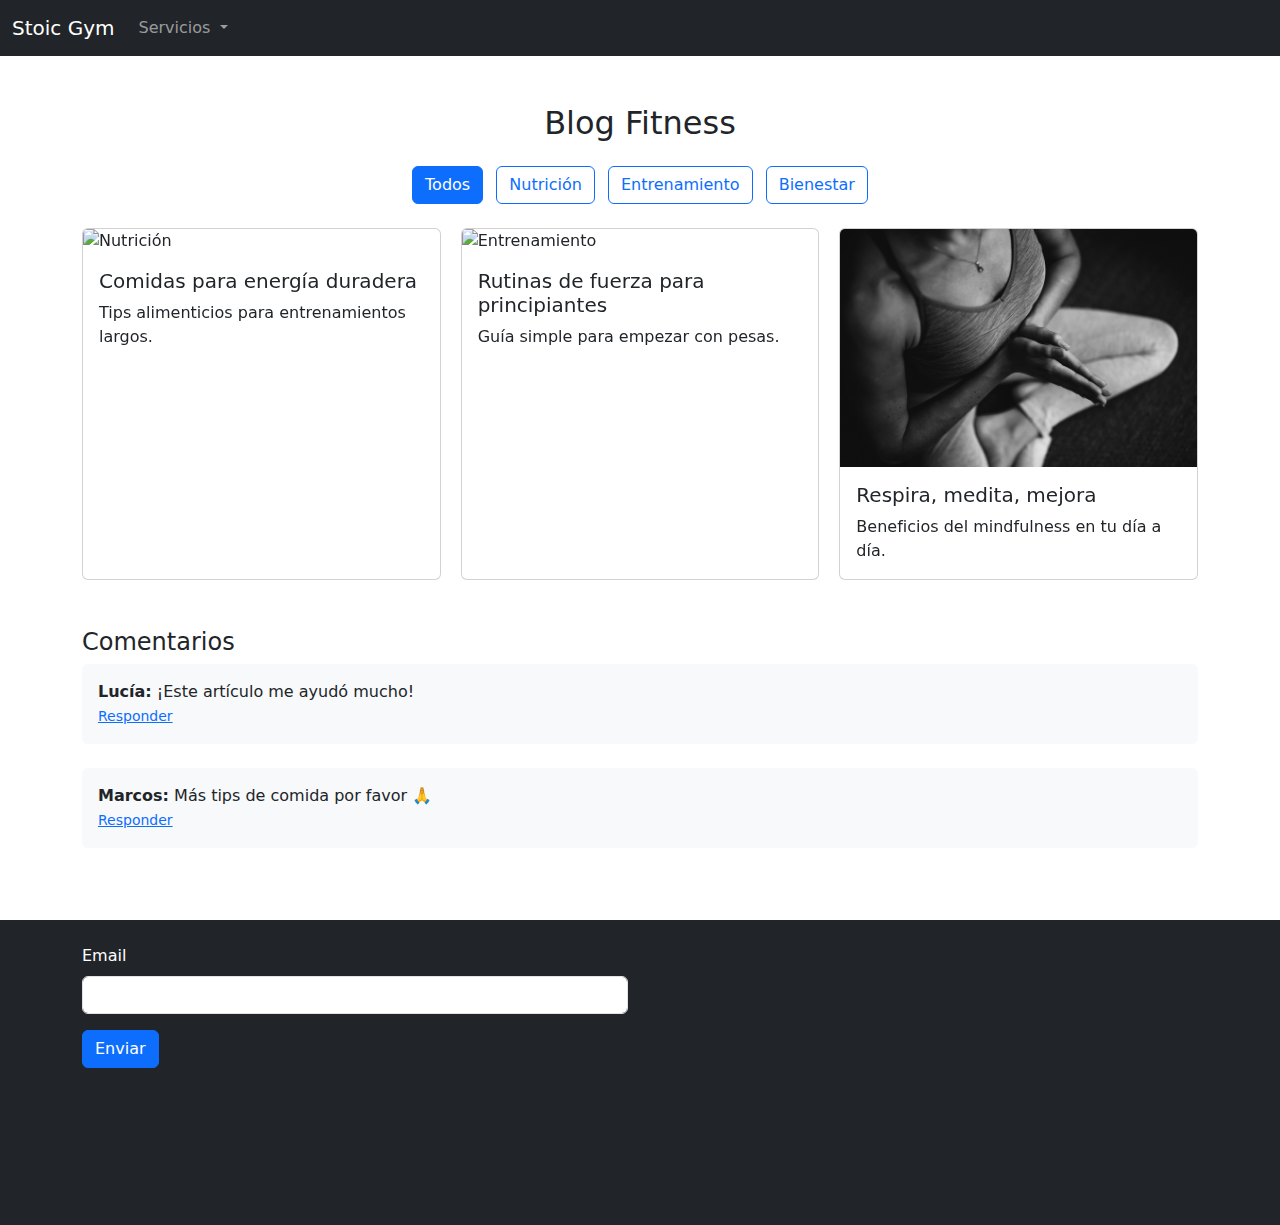
==== blog.html @ 0b50a9d1 "Subida del TP2" ====
<!DOCTYPE html>
<html lang="es">
<head>
  <meta charset="UTF-8" />
  <meta name="viewport" content="width=device-width, initial-scale=1.0" />
  <title>Blog Fitness - Stoic Gym</title>
  <link rel="stylesheet" href="assets/bootstrap/css/bootstrap.min.css" />
  <link rel="stylesheet" href="https://cdn.jsdelivr.net/npm/bootstrap-icons@1.11.3/font/bootstrap-icons.css" />
  <link rel="stylesheet" href="https://unpkg.com/aos@2.3.1/dist/aos.css" />
  <link rel="stylesheet" href="assets/style/style-blog.css" />
</head>
<body>
    <!-- Header con Mega Menú -->
    <nav class="navbar navbar-expand-lg navbar-dark bg-dark">
        <div class="container-fluid">
        <a class="navbar-brand" href="index.html">Stoic Gym</a>
        <button class="navbar-toggler" type="button" data-bs-toggle="collapse" data-bs-target="#navbarNav">
            <span class="navbar-toggler-icon"></span>
        </button>
        <div class="collapse navbar-collapse" id="navbarNav">
            <ul class="navbar-nav">
            <li class="nav-item dropdown">
                <a class="nav-link dropdown-toggle" href="#" id="megaMenu" role="button" data-bs-toggle="dropdown">
                Servicios
                </a>
                <!-- Submenús estilo mega-menu -->
                <ul class="dropdown-menu mega-menu p-3">
                <li><a class="dropdown-item" href="clases.html">Clases</a></li>
                <li><a class="dropdown-item" href="entrenadores.html">Entrenadores</a></li>
                <li><a class="dropdown-item" href="contacto.html">Contacto</a></li>
                <li><a href="precios.html" class="dropdown-item">Precios</a></li>
                <li><a href="blog.html" class="dropdown-item">Blog</a></li>
                </ul>
            </li>
            </ul>
        </div>
        </div>
    </nav>


  <div class="container py-5">
    <h2 class="text-center mb-4">Blog Fitness</h2>

    <!-- Filtros por etiquetas -->
    <div class="tag-filter text-center mb-4">
      <button class="btn btn-outline-primary mx-1 active" data-tag="all">Todos</button>
      <button class="btn btn-outline-primary mx-1" data-tag="nutricion">Nutrición</button>
      <button class="btn btn-outline-primary mx-1" data-tag="entrenamiento">Entrenamiento</button>
      <button class="btn btn-outline-primary mx-1" data-tag="bienestar">Bienestar</button>
    </div>

    <!-- Diseño tipo revista con CSS Grid -->
    <div class="blog-grid">
      <div class="card blog-item" data-tag="nutricion" data-aos="fade-up">
        <img src="assets/img/food.jpg" class="card-img-top" alt="Nutrición">
        <div class="card-body">
          <h5 class="card-title">Comidas para energía duradera</h5>
          <p class="card-text">Tips alimenticios para entrenamientos largos.</p>
        </div>
      </div>
      <div class="card blog-item" data-tag="entrenamiento" data-aos="fade-up">
        <img src="assets/img/fuerza.jpg" class="card-img-top" alt="Entrenamiento">
        <div class="card-body">
          <h5 class="card-title">Rutinas de fuerza para principiantes</h5>
          <p class="card-text">Guía simple para empezar con pesas.</p>
        </div>
      </div>
      <div class="card blog-item" data-tag="bienestar" data-aos="fade-up">
        <img src="assets/img/mindfulness.jpg" class="card-img-top" alt="Bienestar">
        <div class="card-body">
          <h5 class="card-title">Respira, medita, mejora</h5>
          <p class="card-text">Beneficios del mindfulness en tu día a día.</p>
        </div>
      </div>
    </div>

    <!-- Comentarios -->
    <div class="mt-5">
      <h4>Comentarios</h4>
      <div class="comment bg-light p-3 rounded">
        <strong>Lucía:</strong> ¡Este artículo me ayudó mucho! <br>
        <small><a href="#" class="text-primary responder">Responder</a></small>
      </div>
      <div class="comment bg-light p-3 rounded">
        <strong>Marcos:</strong> Más tips de comida por favor 🙏 <br>
        <small><a href="#" class="text-primary responder">Responder</a></small>
      </div>
    </div>
  </div>

    <!-- Footer con formulario de contacto y mapa embebido -->
    <footer class="bg-dark text-white p-4">
      <div class="container">
        <div class="row">
          <!-- Formulario con spinner -->
          <div class="col-md-6">
            <form id="contactForm">
              <div class="mb-3">
                <label for="email" class="form-label">Email</label>
                <input type="email" class="form-control" id="email" required>
              </div>
              <button type="submit" class="btn btn-primary">
                Enviar <span id="spinner" class="spinner-border spinner-border-sm d-none"></span>
              </button>
            </form>
          </div>
          <!-- Mapa -->
          <div class="col-md-6">
              <iframe src="https://www.google.com/maps/embed?pb=!1m18!1m12!1m3!1d3151.835434509999!2d144.9537353153164!3d-37.81627997975144!2m3!1f0!2f0!3f0!3m2!1i1024!2i768!4f13.1!3m3!1m2!1s0x6ad642af0f7b5a9b%3A0x5045675218ceed30!2sStoic%20Gym!5e0!3m2!1ses-419!2sar!4v1633031234567" width="100%" height="250" style="border:0;" allowfullscreen="" loading="lazy"></iframe>
          </div>
        </div>
      </div>
    </footer>
    

  <!-- Scripts -->
  <script src="assets/jquery/jquery-3.7.1.min.js"></script>
  <script src="assets/bootstrap/js/bootstrap.bundle.min.js"></script>
  <script src="https://unpkg.com/aos@2.3.1/dist/aos.js"></script>
  <script src="assets/js/blog.js"></script>
</body>
</html>
---- assets/style/style-blog.css ----
.blog-grid {
    display: grid;
    grid-template-columns: repeat(auto-fit, minmax(300px, 1fr));
    gap: 20px;
  }
  .tag-filter button.active {
    background-color: #0d6efd;
    color: #fff;
  }
  .comment {
    position: relative;
    padding-left: 60px;
    margin-bottom: 1.5rem;
  }
  .comment::before {
    content: "";
    position: absolute;
    width: 45px;
    height: 45px;
    left: 0;
    top: 0;
    border-radius: 50%;
    background-size: cover;
    background-image: url('/img/avatar.jpg');
  }
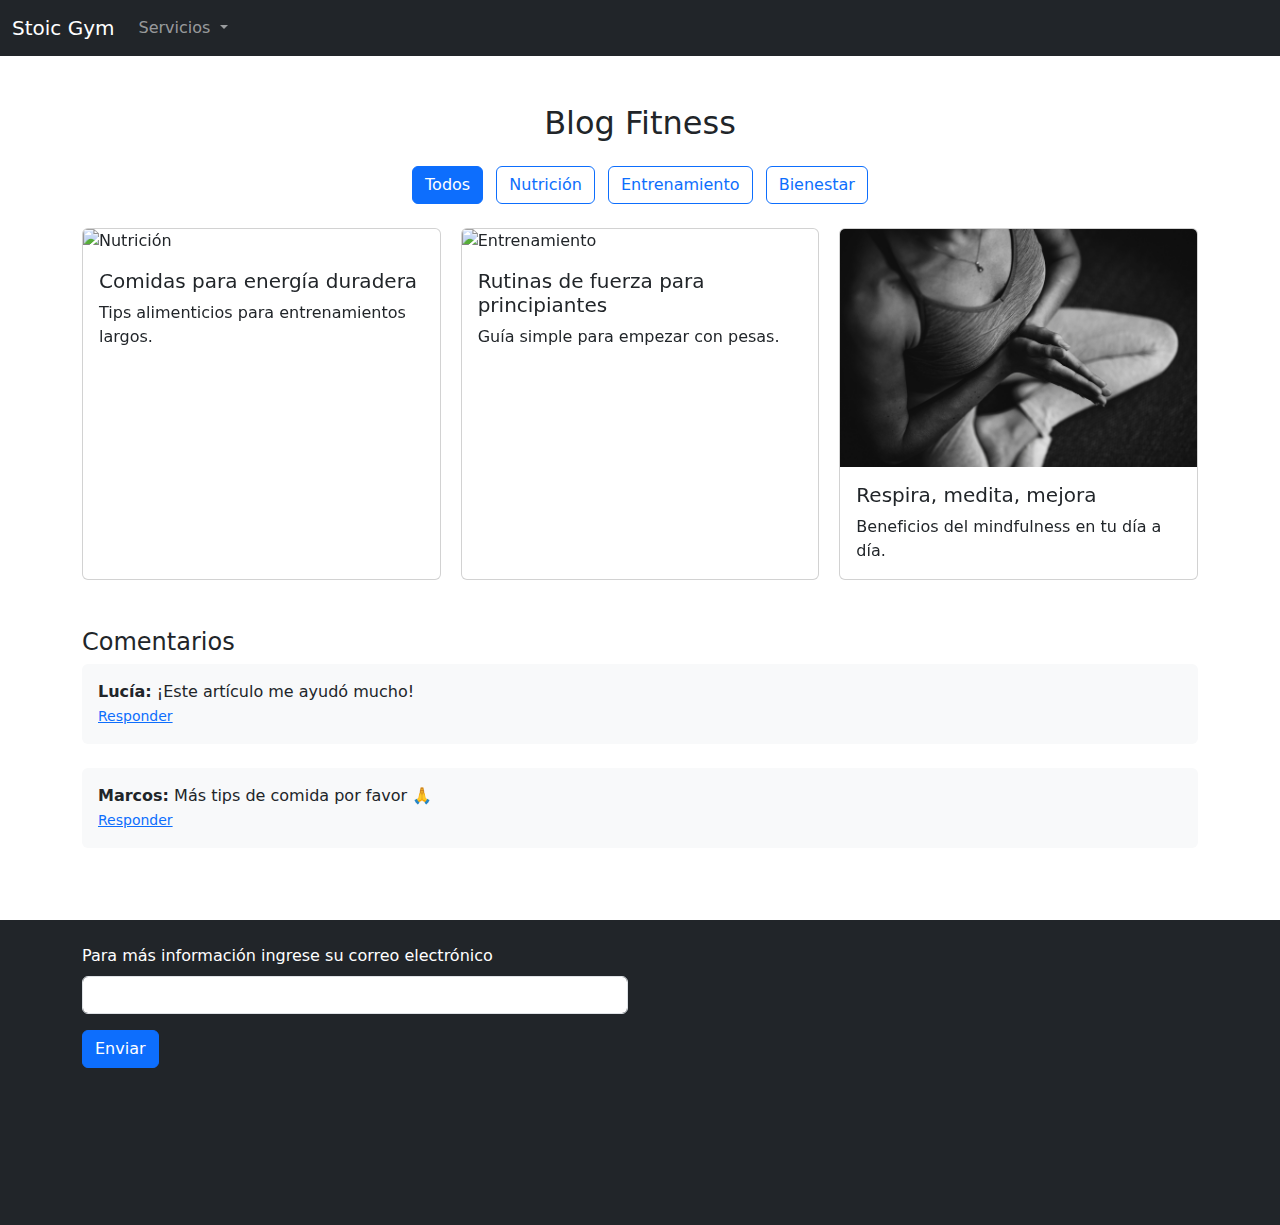
==== commit 0e5ae9f3: "Correcciones de ortografía" ====
--- a/blog.html
+++ b/blog.html
@@ -96,7 +96,7 @@
           <div class="col-md-6">
             <form id="contactForm">
               <div class="mb-3">
-                <label for="email" class="form-label">Email</label>
+                <label for="email" class="form-label">Para más información ingrese su correo electrónico</label>
                 <input type="email" class="form-control" id="email" required>
               </div>
               <button type="submit" class="btn btn-primary">
